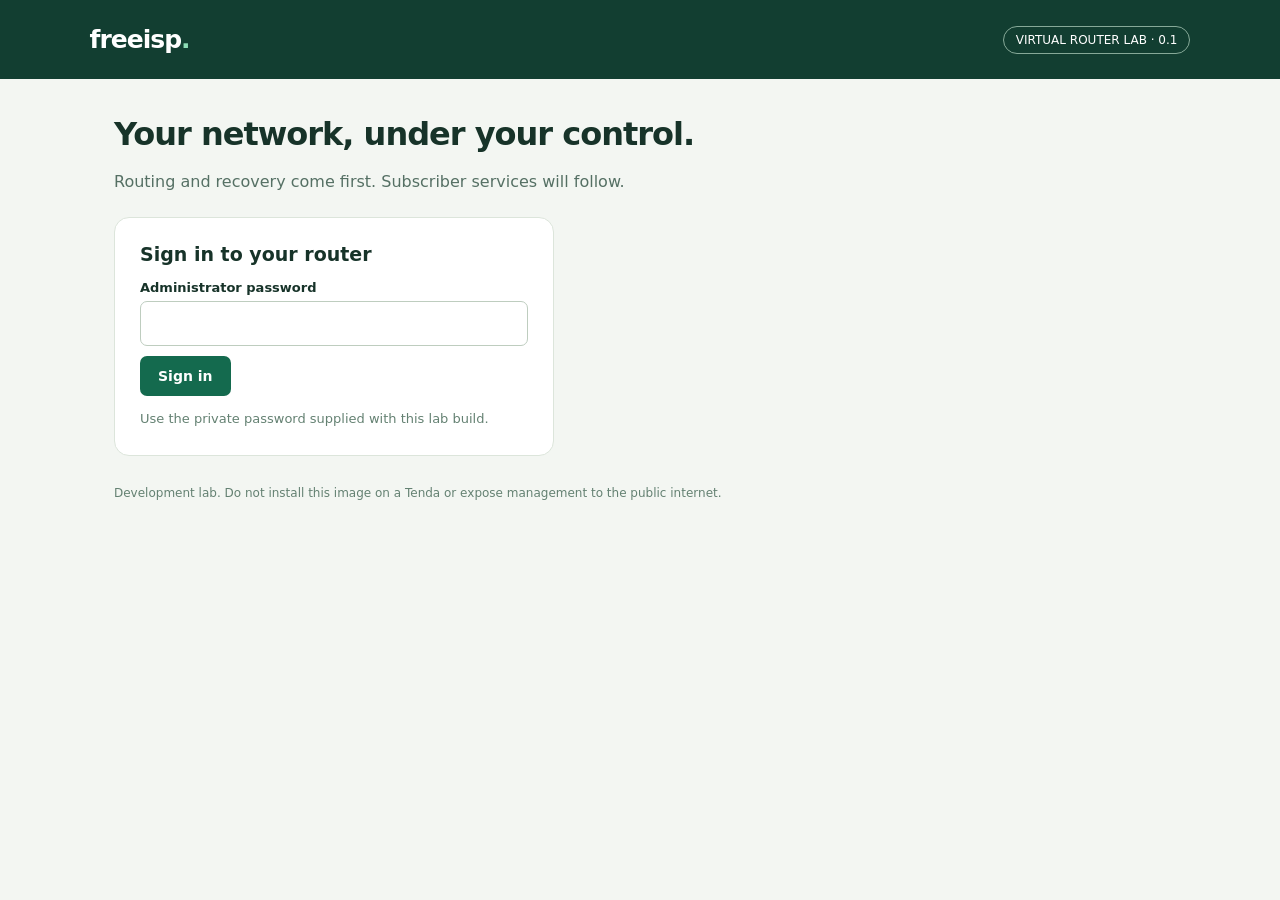
==== linux/freeisp/ui.html @ 967e1673 "Build isolated Linux router lab with tested configuration recovery" ====
<!doctype html><html lang="en"><meta charset="utf-8"><meta name="viewport" content="width=device-width,initial-scale=1">
<title>FreeISP • Router lab</title>
<style>
:root{font:16px system-ui,sans-serif;color:#173329;background:#f3f6f2}*{box-sizing:border-box}body{margin:0}header{background:#123e31;color:white;padding:25px 7%;display:flex;align-items:center;justify-content:space-between}header strong{font-size:25px;letter-spacing:-1px}.tag{font-size:12px;border:1px solid #86a998;border-radius:20px;padding:6px 12px}main{max-width:1100px;margin:auto;padding:36px 24px}h1{font-size:32px;margin:0 0 10px;letter-spacing:-1px}h2{font-size:19px;margin-top:0}p{line-height:1.6;color:#557064}.grid{display:grid;grid-template-columns:1fr 1fr;gap:22px}.card{padding:25px;background:white;border:1px solid #dce5db;border-radius:15px;margin:22px 0}.card p{margin-bottom:0}label{display:block;font-size:13px;font-weight:600;margin:15px 0 6px}input{width:100%;padding:12px;border:1px solid #becdbf;border-radius:7px;font:inherit}button,.button{display:inline-block;background:#146a4e;color:white;border:0;border-radius:7px;padding:12px 18px;font:600 14px system-ui;cursor:pointer;text-decoration:none;margin:10px 8px 0 0}button.secondary{background:#e9f0e9;color:#214732}button:disabled{opacity:.5;cursor:wait}.muted{font-size:13px;color:#648172}.value{font-size:24px;font-weight:600;margin:10px 0}.notice{background:#fff3d6;border:1px solid #e7cc86;padding:16px;border-radius:9px;line-height:1.5}.error{color:#a33222;white-space:pre-wrap}.hidden{display:none!important}.row{display:flex;gap:12px}.row>div{flex:1}pre{white-space:pre-wrap;overflow-wrap:anywhere;font-size:12px}footer{font-size:12px;color:#648172;margin-top:30px}@media(max-width:700px){.grid{grid-template-columns:1fr;gap:0}.row{display:block}header{padding:20px}h1{font-size:26px}}
</style>
<header><strong>freeisp<span style="color:#8eddb6">.</span></strong><span class="tag">VIRTUAL ROUTER LAB · 0.1</span></header>
<main><h1>Your network, under your control.</h1><p>Routing and recovery come first. Subscriber services will follow.</p>
<section id="login" class="card" style="max-width:440px"><h2>Sign in to your router</h2><form id="loginForm"><label for="password">Administrator password</label><input id="password" type="password" autocomplete="current-password" required><button>Sign in</button></form><p class="muted">Use the private password supplied with this lab build.</p></section>
<section id="app" class="hidden">
<div id="pending" class="notice hidden"><strong>These settings are temporary.</strong><div id="countdown"></div><button id="confirm">Keep these settings</button><button id="revert" class="secondary">Revert now</button></div>
<div class="grid"><section class="card"><h2>Internet connection</h2><div id="wan" class="value">Checking…</div><div class="muted">Automatic addressing · IPv4 routing and NAT</div></section><section class="card"><h2>Customer network</h2><div id="lan" class="value">Checking…</div><div id="services" class="muted"></div></section></div>
<div class="grid"><section class="card"><h2>Network settings</h2><form id="settings"><label for="name">Router name</label><input id="name" maxlength="40" required><label for="network">Router address / prefix</label><input id="network" required placeholder="10.77.0.1/24"><div class="row"><div><label for="start">First customer address</label><input id="start" required></div><div><label for="end">Last customer address</label><input id="end" required></div></div><label for="lease">Address lease, minutes</label><input id="lease" type="number" min="2" max="1440" required><button id="apply">Try settings</button></form><p class="muted">Changes revert after 60 seconds unless confirmed. A restart loads the last saved settings.</p></section>
<section class="card"><h2>Backup & restore</h2><p>Download your saved network settings, or try settings from an earlier backup.</p><a class="button" href="/api/backup" download="freeisp-settings.json">Download backup</a><label for="backup">Choose a settings backup</label><input id="backup" type="file" accept="application/json,.json"><button id="restore" class="secondary">Try restored settings</button><p class="muted">This backup contains network settings. It does not contain the operating system, password or certificate.</p><hr style="border:0;border-top:1px solid #dce5db;margin:25px 0"><h2>What works in this build</h2><p>Routing, firewall, DHCP, DNS and configuration recovery.</p><p class="muted">PPPoE, hotspot, RADIUS, subscriber limits, Wi-Fi and system updates are not available yet.</p></section></div>
<section class="card"><h2>Connected customer leases</h2><pre id="leases">No leases yet.</pre></section><button id="logout" class="secondary">Sign out</button>
</section><p id="message" class="error" role="alert"></p><footer>Development lab. Do not install this image on a Tenda or expose management to the public internet.</footer></main>
<script>
const $=id=>document.getElementById(id);let current=null,editing=false,busy=false;
function error(e){$('message').textContent=e.message||String(e)}
async function request(path,data){const options={credentials:'same-origin',cache:'no-store'};if(data!==undefined){options.method='POST';options.headers={'Content-Type':'application/json','X-FreeISP-Request':'1'};options.body=JSON.stringify(data)}const response=await fetch(path,options);const value=await response.json();if(!response.ok)throw new Error(value.error||'Request failed');return value}
async function refresh(fill=false){try{const s=await request('/api/status');current=s;$('login').classList.add('hidden');$('app').classList.remove('hidden');$('wan').textContent=s.observed.routes.some(r=>r.dst==='default')?'Address assigned':'Waiting for upstream';$('lan').textContent=s.config.lan;$('services').textContent=s.observed.dhcp_dns_running?'DHCP and DNS running':'DHCP/DNS stopped';$('leases').textContent=s.observed.leases||'No leases yet.';$('pending').classList.toggle('hidden',!s.pending);$('apply').disabled=!!s.pending;$('restore').disabled=!!s.pending;if(s.pending)$('countdown').textContent='Confirm within '+Math.max(0,Math.ceil(s.pending.expires-Date.now()/1000))+' seconds.';if(fill||!editing){$('name').value=s.config.name;$('network').value=s.config.lan;$('start').value=s.config.pool_start;$('end').value=s.config.pool_end;$('lease').value=s.config.lease_minutes}if(s.error)error(s.error)}catch(e){if(current)error(e)}}
async function action(fn){if(busy)return;busy=true;$('message').textContent='';try{await fn()}catch(e){error(e)}finally{busy=false}}
$('loginForm').onsubmit=e=>{e.preventDefault();action(async()=>{await request('/api/login',{password:$('password').value});$('password').value='';await refresh(true)})};
$('settings').oninput=()=>editing=true;
$('settings').onsubmit=e=>{e.preventDefault();action(async()=>{await request('/api/config',{schema:1,name:$('name').value,lan:$('network').value,pool_start:$('start').value,pool_end:$('end').value,lease_minutes:Number($('lease').value)});editing=false;await refresh(true)})};
$('confirm').onclick=()=>action(async()=>{await request('/api/confirm',{id:current.pending.id});await refresh(true)});
$('revert').onclick=()=>action(async()=>{await request('/api/revert',{});editing=false;await refresh(true)});
$('restore').onclick=()=>action(async()=>{const file=$('backup').files[0];if(!file)throw new Error('Choose a settings backup first.');if(file.size>8192)throw new Error('Settings backup is too large.');await request('/api/restore',JSON.parse(await file.text()));editing=false;await refresh(true)});
$('logout').onclick=()=>action(async()=>{await request('/api/logout',{});location.reload()});
refresh(true);setInterval(()=>{if(current&&!busy)refresh()},3000);
</script></html>
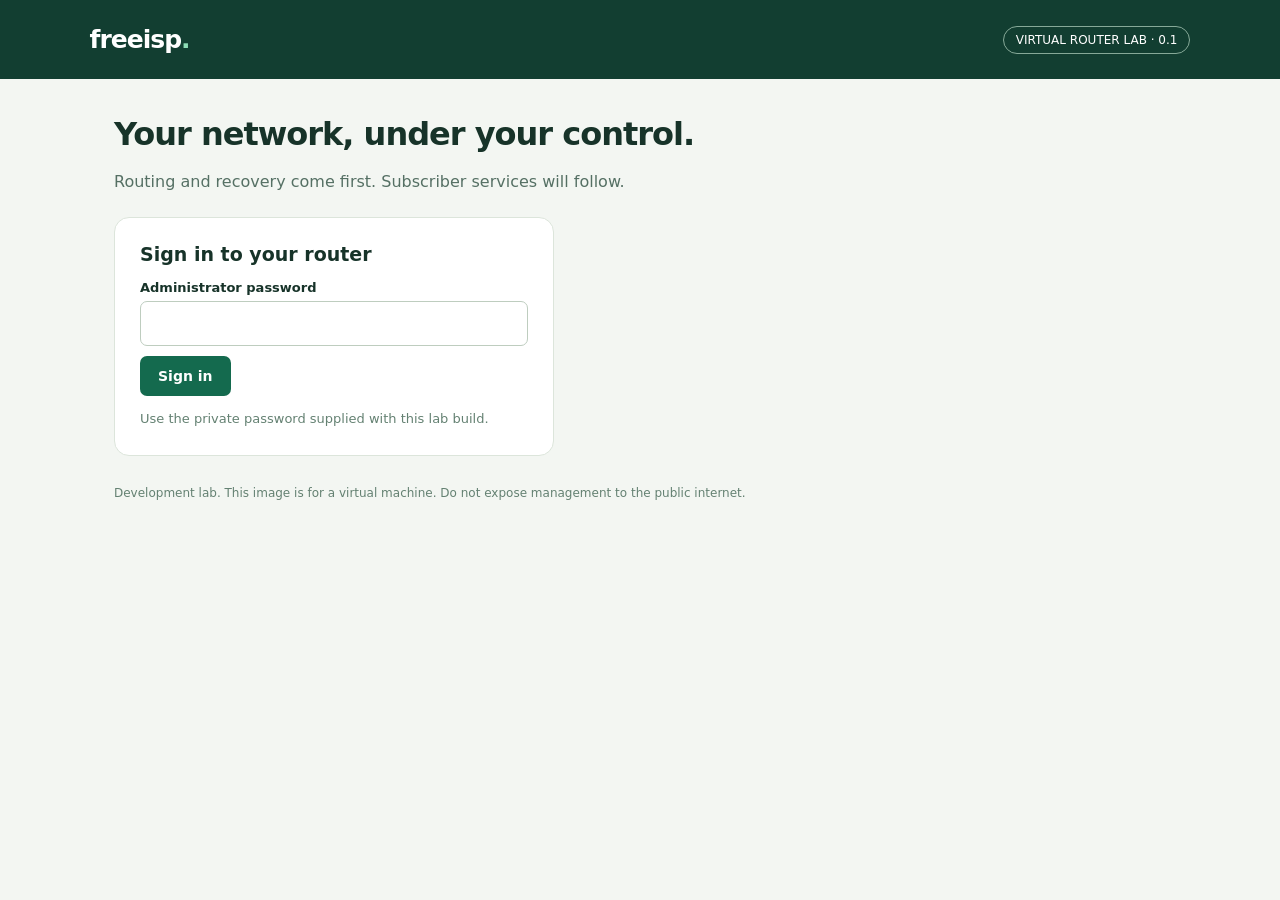
==== commit 29521701: "Remove obsolete hardware references from VM interfaces" ====
--- a/linux/freeisp/ui.html
+++ b/linux/freeisp/ui.html
@@ -12,12 +12,13 @@
 <div class="grid"><section class="card"><h2>Network settings</h2><form id="settings"><label for="name">Router name</label><input id="name" maxlength="40" required><label for="network">Router address / prefix</label><input id="network" required placeholder="10.77.0.1/24"><div class="row"><div><label for="start">First customer address</label><input id="start" required></div><div><label for="end">Last customer address</label><input id="end" required></div></div><label for="lease">Address lease, minutes</label><input id="lease" type="number" min="2" max="1440" required><button id="apply">Try settings</button></form><p class="muted">Changes revert after 60 seconds unless confirmed. A restart loads the last saved settings.</p></section>
 <section class="card"><h2>Backup & restore</h2><p>Download your saved network settings, or try settings from an earlier backup.</p><a class="button" href="/api/backup" download="freeisp-settings.json">Download backup</a><label for="backup">Choose a settings backup</label><input id="backup" type="file" accept="application/json,.json"><button id="restore" class="secondary">Try restored settings</button><p class="muted">This backup contains network settings. It does not contain the operating system, password or certificate.</p><hr style="border:0;border-top:1px solid #dce5db;margin:25px 0"><h2>What works in this build</h2><p>Routing, firewall, DHCP, DNS and configuration recovery.</p><p class="muted">PPPoE, hotspot, RADIUS, subscriber limits, Wi-Fi and system updates are not available yet.</p></section></div>
 <section class="card"><h2>Connected customer leases</h2><pre id="leases">No leases yet.</pre></section><button id="logout" class="secondary">Sign out</button>
-</section><p id="message" class="error" role="alert"></p><footer>Development lab. Do not install this image on a Tenda or expose management to the public internet.</footer></main>
+</section><p id="message" class="error" role="alert"></p><footer>Development lab. This image is for a virtual machine. Do not expose management to the public internet.</footer></main>
 <script>
 const $=id=>document.getElementById(id);let current=null,editing=false,busy=false;
 function error(e){$('message').textContent=e.message||String(e)}
-async function request(path,data){const options={credentials:'same-origin',cache:'no-store'};if(data!==undefined){options.method='POST';options.headers={'Content-Type':'application/json','X-FreeISP-Request':'1'};options.body=JSON.stringify(data)}const response=await fetch(path,options);const value=await response.json();if(!response.ok)throw new Error(value.error||'Request failed');return value}
-async function refresh(fill=false){try{const s=await request('/api/status');current=s;$('login').classList.add('hidden');$('app').classList.remove('hidden');$('wan').textContent=s.observed.routes.some(r=>r.dst==='default')?'Address assigned':'Waiting for upstream';$('lan').textContent=s.config.lan;$('services').textContent=s.observed.dhcp_dns_running?'DHCP and DNS running':'DHCP/DNS stopped';$('leases').textContent=s.observed.leases||'No leases yet.';$('pending').classList.toggle('hidden',!s.pending);$('apply').disabled=!!s.pending;$('restore').disabled=!!s.pending;if(s.pending)$('countdown').textContent='Confirm within '+Math.max(0,Math.ceil(s.pending.expires-Date.now()/1000))+' seconds.';if(fill||!editing){$('name').value=s.config.name;$('network').value=s.config.lan;$('start').value=s.config.pool_start;$('end').value=s.config.pool_end;$('lease').value=s.config.lease_minutes}if(s.error)error(s.error)}catch(e){if(current)error(e)}}
+async function request(path,data){const options={credentials:'same-origin',cache:'no-store'};if(data!==undefined){options.method='POST';options.headers={'Content-Type':'application/json','X-FreeISP-Request':'1'};options.body=JSON.stringify(data)}const response=await fetch(path,options);const value=await response.json();if(!response.ok){const e=new Error(value.error||'Request failed');e.status=response.status;throw e}return value}
+function leaseSummary(text){return text.trim().split('\n').filter(Boolean).map(line=>{const f=line.split(/\s+/);return f[2]+' · '+(f[3]==='*'?'Unnamed device':f[3])+' · Expires '+new Date(Number(f[0])*1000).toLocaleTimeString()}).join('\n')||'No customer addresses assigned yet.'}
+async function refresh(fill=false){try{const s=await request('/api/status');current=s;$('login').classList.add('hidden');$('app').classList.remove('hidden');$('wan').textContent=s.observed.routes.some(r=>r.dst==='default')?'Address assigned':'Waiting for upstream';$('lan').textContent=s.config.lan;$('services').textContent=s.observed.dhcp_dns_running?'DHCP and DNS running':'DHCP/DNS stopped';$('leases').textContent=leaseSummary(s.observed.leases);$('pending').classList.toggle('hidden',!s.pending);$('apply').disabled=!!s.pending;$('restore').disabled=!!s.pending;if(s.pending)$('countdown').textContent='Confirm within '+Math.max(0,Math.ceil(s.pending.expires-Date.now()/1000))+' seconds.';if(fill||!editing){$('name').value=s.config.name;$('network').value=s.config.lan;$('start').value=s.config.pool_start;$('end').value=s.config.pool_end;$('lease').value=s.config.lease_minutes}if(s.error)error(s.error)}catch(e){if(e.status===401){current=null;$('app').classList.add('hidden');$('login').classList.remove('hidden')}else if(current)error(e)}}
 async function action(fn){if(busy)return;busy=true;$('message').textContent='';try{await fn()}catch(e){error(e)}finally{busy=false}}
 $('loginForm').onsubmit=e=>{e.preventDefault();action(async()=>{await request('/api/login',{password:$('password').value});$('password').value='';await refresh(true)})};
 $('settings').oninput=()=>editing=true;
